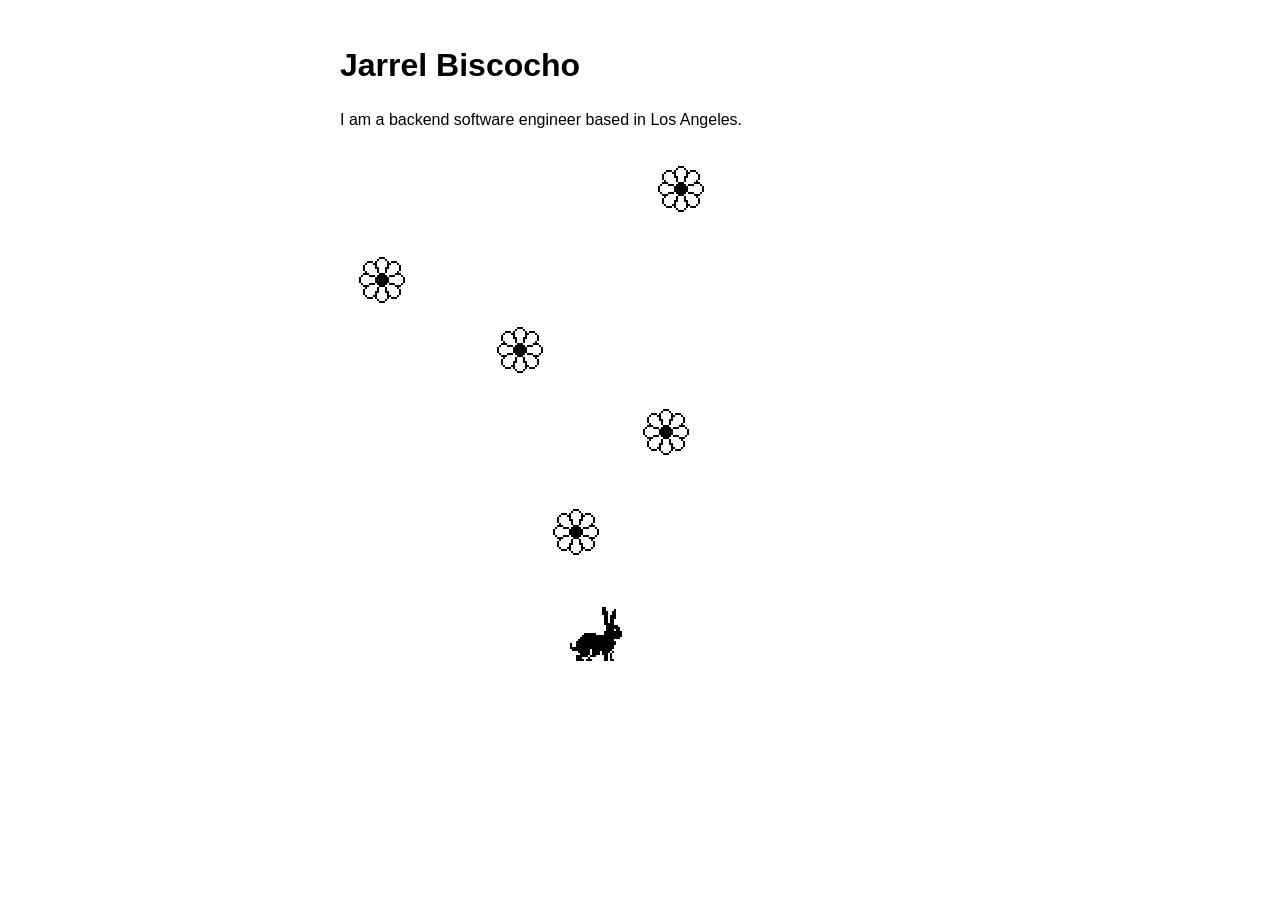
==== index.html @ da15b9b8 "Add platform animation" ====
<!DOCTYPE html>
<html lang="en">
<head>
    <meta charset="UTF-8">
    <meta name="viewport" content="width=device-width, initial-scale=1.0">
    <title>Jarrel Biscocho</title>
    <style>
        body {
            font-family: sans-serif;
            max-width: 600px;
            margin: 40px auto;
            padding: 0 20px;
            line-height: 1.6;
        }
        h1 { margin-bottom: 5px; }
        .links { margin-top: 20px; }
        .links a { margin-right: 15px; }
    </style>
</head>
<body>
    <h1>Jarrel Biscocho</h1>
    <p>I am a backend software engineer based in Los Angeles.</p>
    <canvas width="512" height="512" id="canvas"></canvas>
</body>
<script> 
    var canvas = document.getElementById('canvas');
    var c = canvas.getContext('2d');
    c.imageSmoothingEnabled = false;

    const jumpHeight = -4;
    const gravity = 0.08;
    const upwardForce = -0.2;
    const downwardForce = 0.15;
    const boostDurationFrames = 12;

    const platformSpeed = 0.5;
    const platformAmplitude = 5;
    const platformFrequency = 0.02;

    const NUM_COLS = 4;
    const NUM_ROWS = 2;
    const DISPLAY_SCALE = 2;

    const sprite = new Image();
    let spriteWidth = 0;
    let spriteHeight = 0;
    let spriteFrameWidth = 0;
    let spriteFrameHeight = 0;

    sprite.onload = () => {
        spriteFrameWidth = sprite.naturalWidth / NUM_COLS;
        spriteFrameHeight = sprite.naturalHeight / NUM_ROWS;
        spriteWidth = spriteFrameWidth * DISPLAY_SCALE;
        spriteHeight = spriteFrameHeight * DISPLAY_SCALE;
    };

    sprite.src = './static/bunny.png';

    const JUMP_SEQUENCE = [1, 2, 3, 1];
    const ANIM_FRAME_DURATION = 8;
    const PLATFORM_DEATH_SEQUENCE = [1, 2, 3];
    const PLATFORM_DEATH_FRAME_DURATION = 6;

    // [row, col] pairs: idle frame from row 0, then full row 1
    const WALK_SEQUENCE = [[0,0], [0,1], [0,2], [0,3]];
    const WALK_FRAME_DURATION = 8;

    let animFrame = 0;
    let animTimer = 0;
    let isAnimating = false;
    let landingFrames = 0;
    let walkFrame = 0;
    let walkTimer = 0;

    function startJumpAnimation() {
        animFrame = 0;
        animTimer = 0;
        isAnimating = true;
    }

    function updateAnimation() {
        if (!isAnimating) return;
        animTimer++;
        if (animTimer >= ANIM_FRAME_DURATION) {
            animTimer = 0;
            animFrame++;
            if (animFrame >= JUMP_SEQUENCE.length) {
                isAnimating = false;
            }
        }
    }

    const groundY = canvas.height - spriteHeight / 2;

    let circleX = canvas.width / 2;
    let circleY = canvas.height - spriteHeight / 2;
    let prevCircleX = circleX;
    let facingLeft = false;
    let boostRemainingFrames = 0;
    let velocityY = 0;

    let cameraY = 0;
    let smoothCameraY = 0;
    let time = 0;


    let onGround = true;

    function makePlatform(x, y, phase) {
        return { x, originX: x, y, phase, dying: false, dyingFrame: 0, dyingTimer: 0 };
    }

    function initPlatforms() {
        platforms = [
            makePlatform(200, canvas.height - 200, 0),
            makePlatform(300, canvas.height - 300, Math.PI),
        ];
        highestPlatformY = platforms[1].y;
    }

    let platforms = [];
    let highestPlatformY = 0;

    initPlatforms();

    function addPlatform() {
        const newY = highestPlatformY - (80 + Math.random() * 80);
        const newX = Math.max(Math.min(Math.random() * canvas.width, canvas.width - 2 * spriteWidth), 2 * spriteWidth);
        platforms.push(makePlatform(newX, newY, Math.random() * Math.PI * 2));
    }

    function addPlatforms() {
        if (platforms.length > 0) {
            highestPlatformY = Math.min(...platforms.map(p => p.y));
        }

        const lookahead = canvas.height;

        if ( highestPlatformY > cameraY - lookahead) {
            // 0 to 3
            const numPlatforms = Math.floor(Math.random() * 3);
            for (let i = 0; i < numPlatforms; i++) {
                addPlatform();
            }
        }
    }

    function removePlatforms() {
        platforms = platforms.filter(p => p.y < cameraY + canvas.height);
    }

    function collidesWithPlatform(platform, velocityY) {
        return (
            circleY + spriteHeight / 2 >= platform.y &&
            circleY - spriteHeight / 2 <= platform.y + spriteHeight + Math.abs(velocityY) &&
            circleX + spriteWidth / 2 >= platform.x &&
            circleX - spriteWidth / 2 <= platform.x + spriteWidth
        );
    }

    function animate() {
        if (boostRemainingFrames > 0) {
            velocityY += upwardForce;
            boostRemainingFrames--; 
        } else if (velocityY < 0) {
            velocityY += gravity;
        } else {
            velocityY += downwardForce;
        }

        velocityY += gravity;
        circleY += velocityY;

        const desiredTarget = onGround ? 0 : circleY - canvas.height * 0.5;
        smoothCameraY += (desiredTarget - smoothCameraY) * 0.05;
        cameraY += (smoothCameraY - cameraY) * 0.1;

        const moving = circleX !== prevCircleX;
        if (circleX < prevCircleX) facingLeft = true;
        else if (circleX > prevCircleX) facingLeft = false;
        prevCircleX = circleX;

        if (onGround && moving) {
            walkTimer++;
            if (walkTimer >= WALK_FRAME_DURATION) {
                walkTimer = 0;
                walkFrame = (walkFrame + 1) % WALK_SEQUENCE.length;
            }
        } else if (onGround && !moving) {
            walkFrame = 0;
            walkTimer = 0;
        }

        updateAnimation();
        addPlatforms();
        removePlatforms();

        c.clearRect(0, 0, canvas.width, canvas.height);

        c.fillStyle = "white"; 
        c.fillRect(0, 0, canvas.width, canvas.height);

        c.save();
        c.translate(0, -cameraY);

        time++;

        // Draw platforms
        for (let i = platforms.length - 1; i >= 0; i--) {
            const platform = platforms[i];
            platform.y += platformSpeed;
            platform.x = platform.originX + platformAmplitude * Math.sin(time * platformFrequency + platform.phase);

            if (platform.dying) {
                platform.dyingTimer++;

                if (platform.dyingTimer >= PLATFORM_DEATH_FRAME_DURATION) {
                    platform.dyingTimer = 0;
                    platform.dyingFrame++;

                    if (platform.dyingFrame >= PLATFORM_DEATH_SEQUENCE.length) {
                        platforms.splice(i, 1);
                        continue;
                    }
                }

                const deathCol = PLATFORM_DEATH_SEQUENCE[platform.dyingFrame];
                c.drawImage(sprite, deathCol * spriteFrameWidth, spriteFrameHeight, spriteFrameWidth, spriteFrameHeight, platform.x, platform.y, spriteWidth, spriteHeight);
            } else {
                c.drawImage(sprite, 0, spriteFrameHeight, spriteFrameWidth, spriteFrameHeight, platform.x, platform.y, spriteWidth, spriteHeight);
                if (velocityY > 0 && collidesWithPlatform(platform, velocityY)) {
                    onGround = false;
                    velocityY = jumpHeight;
                    boostRemainingFrames = boostDurationFrames;
                    startJumpAnimation();
                    platform.dying = true;
                }
            }
        }

        if (circleY >= canvas.height - spriteHeight / 2) {
            circleY = canvas.height - spriteHeight / 2;
            velocityY = 0;
            boostRemainingFrames = 0;

            if (!onGround) {
                landingFrames = 6;
            }

            if (!onGround && !platforms.some(p => p.y >= cameraY && p.y <= cameraY + canvas.height)) {
                initPlatforms();
            }

            onGround = true;
        }

        let spriteRow, spriteCol;

        if (isAnimating) {
            spriteRow = 0;
            spriteCol = JUMP_SEQUENCE[animFrame];
        } else if (landingFrames > 0) {
            spriteRow = 0;
            spriteCol = 1;
            landingFrames--;
        } else if (onGround) {
            [spriteRow, spriteCol] = WALK_SEQUENCE[walkFrame];
        } else if (velocityY < 0) {
            spriteRow = 0;
            spriteCol = 2;
        } else {
            spriteRow = 0;
            spriteCol = 3;
        }

        c.save();
        c.translate(circleX, circleY);
        if (facingLeft) c.scale(-1, 1);
        c.drawImage(sprite, spriteCol * spriteFrameWidth, spriteRow * spriteFrameHeight, spriteFrameWidth, spriteFrameHeight, -spriteWidth / 2, -spriteHeight / 2, spriteWidth, spriteHeight);
        c.restore();

        c.restore();

        requestAnimationFrame(animate);
    }

    canvas.addEventListener("mousemove", (event) => {
        const rect = canvas.getBoundingClientRect();
        const mouseX = (event.clientX - rect.left) * (canvas.width / rect.width);
        circleX = Math.max(spriteWidth / 2, Math.min(mouseX, canvas.width - spriteWidth / 2));
    });

    canvas.addEventListener("click", (event) => {
        if (circleY >= canvas.height - spriteHeight / 2) {
            velocityY = jumpHeight;
            boostRemainingFrames = boostDurationFrames;
            onGround = false;
            startJumpAnimation();
        }
    });

    animate();

</script> 
</html>
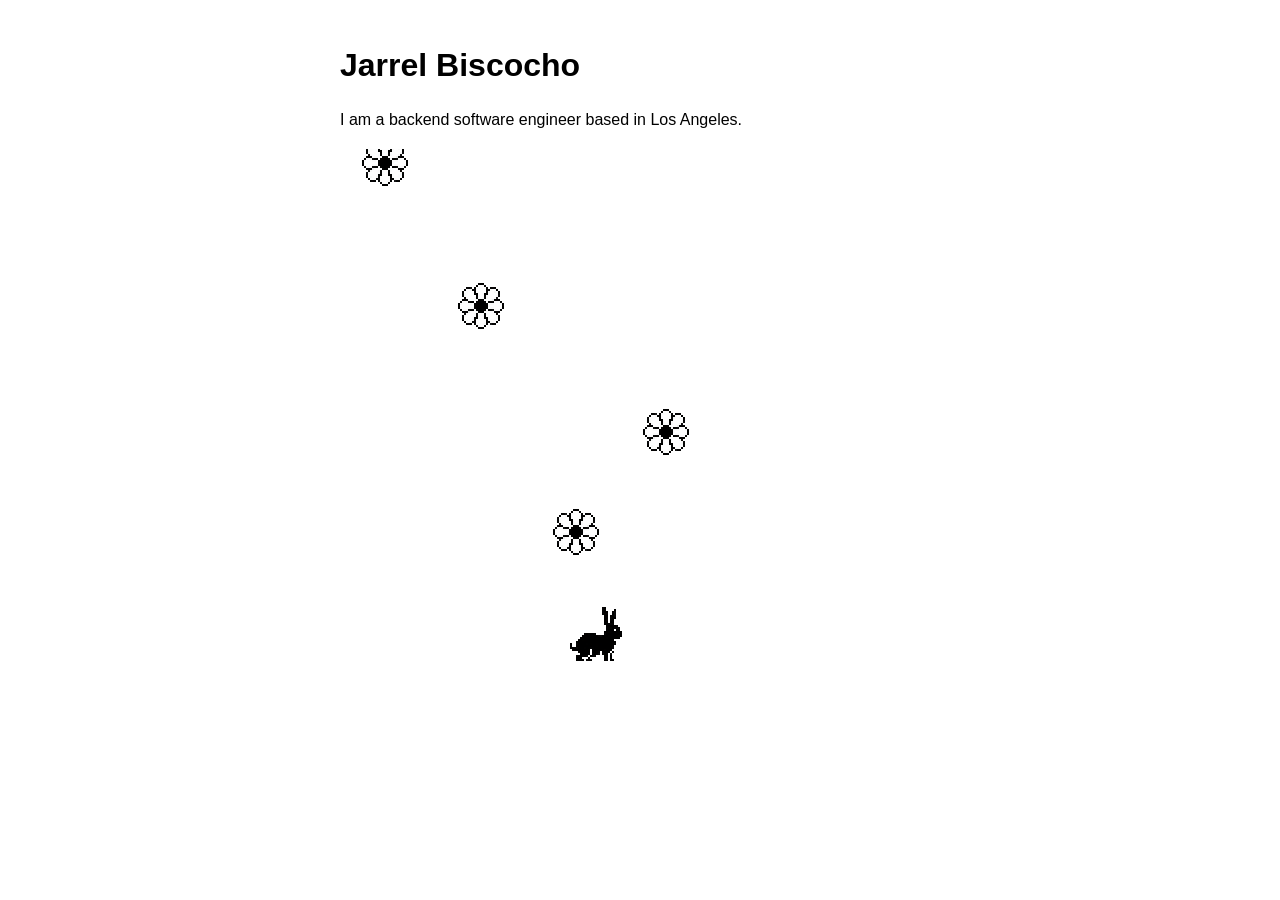
==== commit 4d9f1834: "Track sprite when falling" ====
--- a/index.html
+++ b/index.html
@@ -174,6 +174,10 @@
         const desiredTarget = onGround ? 0 : circleY - canvas.height * 0.5;
         smoothCameraY += (desiredTarget - smoothCameraY) * 0.05;
         cameraY += (smoothCameraY - cameraY) * 0.1;
+        if (!onGround) {
+            cameraY = Math.max(cameraY, circleY - canvas.height * 0.8);
+            cameraY = Math.min(cameraY, circleY - canvas.height * 0.2);
+        }
 
         const moving = circleX !== prevCircleX;
         if (circleX < prevCircleX) facingLeft = true;
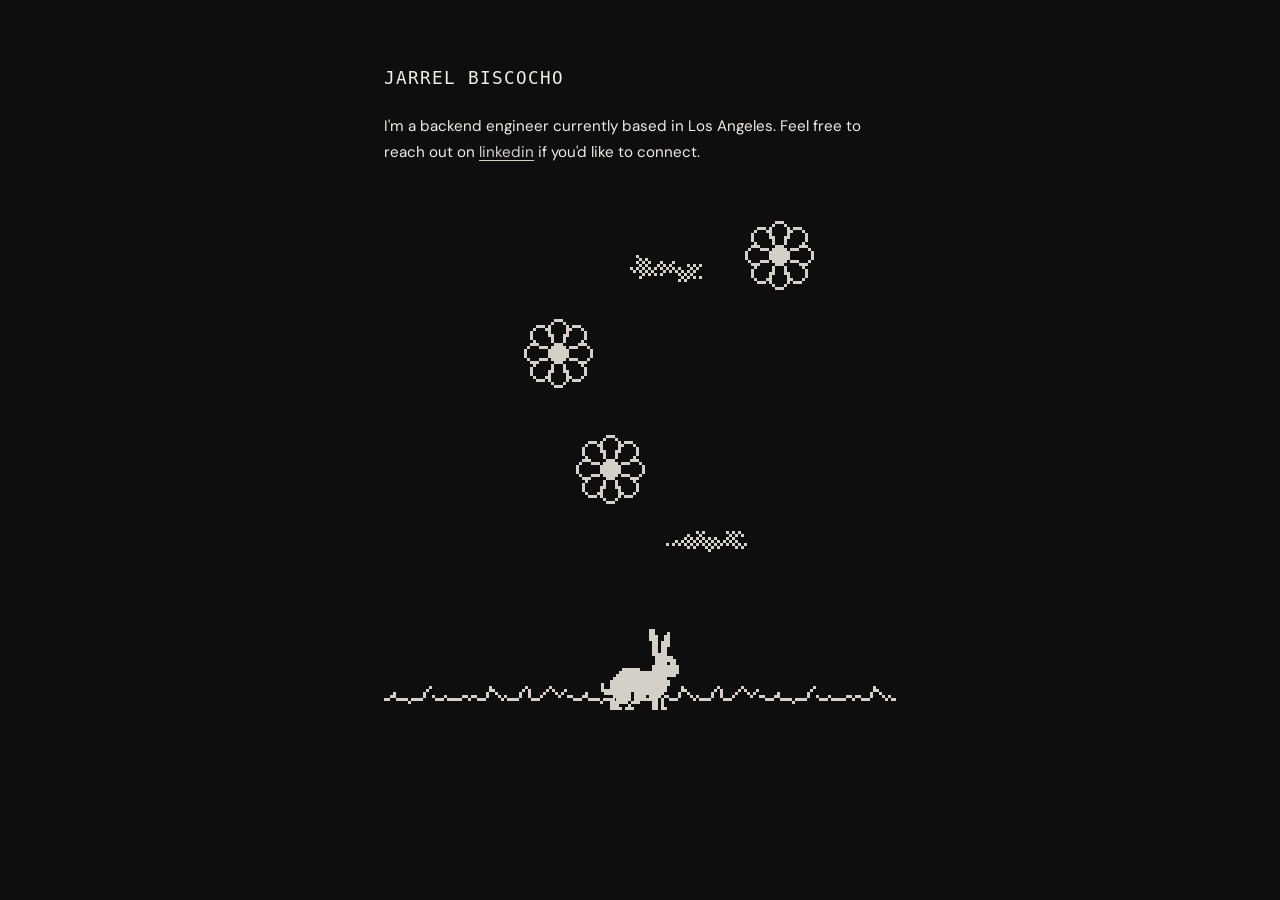
==== commit 5ddc9357: "Finalize" ====
--- a/index.html
+++ b/index.html
@@ -3,28 +3,25 @@
 <head>
     <meta charset="UTF-8">
     <meta name="viewport" content="width=device-width, initial-scale=1.0">
-    <title>Jarrel Biscocho</title>
-    <style>
-        body {
-            font-family: sans-serif;
-            max-width: 600px;
-            margin: 40px auto;
-            padding: 0 20px;
-            line-height: 1.6;
-        }
-        h1 { margin-bottom: 5px; }
-        .links { margin-top: 20px; }
-        .links a { margin-right: 15px; }
-    </style>
+    <meta property="og:type" content="website">
+    <meta property="og:title" content="Jarrel Biscocho">
+    <title>jarrel biscocho</title>
+    <link rel="preconnect" href="https://fonts.googleapis.com">
+    <link rel="preconnect" href="https://fonts.gstatic.com" crossorigin>
+    <link href="https://fonts.googleapis.com/css2?family=DM+Sans:ital,opsz,wght@0,9..40,300;0,9..40,400;1,9..40,300&display=swap" rel="stylesheet">
+    <link rel="preload" href="./static/bunny_dark.png" as="image">
+    <link rel="stylesheet" href="./static/style.css">
 </head>
 <body>
-    <h1>Jarrel Biscocho</h1>
-    <p>I am a backend software engineer based in Los Angeles.</p>
-    <canvas width="512" height="512" id="canvas"></canvas>
+    <h1>jarrel biscocho</h1>
+    <p>I'm a backend engineer currently based in Los Angeles. Feel free to reach out on <a href="https://www.linkedin.com/in/jarrelb/">linkedin</a> if you'd like to connect.</p>
+    <canvas width="512" height="512" id="canvas" role="img" aria-label="Interactive game — move your mouse to guide the character and click to jump.">
+        <noscript>Enable JavaScript to play the interactive game.</noscript>
+    </canvas>
 </body>
-<script> 
-    var canvas = document.getElementById('canvas');
-    var c = canvas.getContext('2d');
+<script defer>
+    const canvas = document.getElementById('canvas');
+    const c = canvas.getContext('2d');
     c.imageSmoothingEnabled = false;
 
     const jumpHeight = -4;
@@ -38,14 +35,18 @@
     const platformFrequency = 0.02;
 
     const NUM_COLS = 4;
-    const NUM_ROWS = 2;
-    const DISPLAY_SCALE = 2;
+    const NUM_ROWS = 4;
+    const DISPLAY_SCALE = 3;
+
+    const JUMP_SEQUENCE = [1, 2, 3, 1];
+    const ANIM_FRAME_DURATION = 8;
+    const PLATFORM_DEATH_SEQUENCE = [1, 2, 3];
+    const PLATFORM_DEATH_FRAME_DURATION = 6;
+    const WALK_SEQUENCE = [[0,0], [0,1], [0,2], [0,3]];
+    const WALK_FRAME_DURATION = 8;
 
     const sprite = new Image();
-    let spriteWidth = 0;
-    let spriteHeight = 0;
-    let spriteFrameWidth = 0;
-    let spriteFrameHeight = 0;
+    let spriteWidth = 0, spriteHeight = 0, spriteFrameWidth = 0, spriteFrameHeight = 0;
 
     sprite.onload = () => {
         spriteFrameWidth = sprite.naturalWidth / NUM_COLS;
@@ -53,24 +54,22 @@
         spriteWidth = spriteFrameWidth * DISPLAY_SCALE;
         spriteHeight = spriteFrameHeight * DISPLAY_SCALE;
     };
-
-    sprite.src = './static/bunny.png';
-
-    const JUMP_SEQUENCE = [1, 2, 3, 1];
-    const ANIM_FRAME_DURATION = 8;
-    const PLATFORM_DEATH_SEQUENCE = [1, 2, 3];
-    const PLATFORM_DEATH_FRAME_DURATION = 6;
-
-    // [row, col] pairs: idle frame from row 0, then full row 1
-    const WALK_SEQUENCE = [[0,0], [0,1], [0,2], [0,3]];
-    const WALK_FRAME_DURATION = 8;
+    sprite.src = './static/bunny_dark.png';
+
+    function drawFrame(col, row, x, y) {
+        c.drawImage(sprite, col * spriteFrameWidth, row * spriteFrameHeight, spriteFrameWidth, spriteFrameHeight, x, y, spriteWidth, spriteHeight);
+    }
 
     let animFrame = 0;
     let animTimer = 0;
     let isAnimating = false;
-    let landingFrames = 0;
+    let landingFrames = 0
     let walkFrame = 0;
     let walkTimer = 0;
+    let dustFrame = -1;
+    let dustTimer = 0;
+    const DUST_FRAME_COUNT = 4;
+    const DUST_FRAME_DURATION = 4;
 
     function startJumpAnimation() {
         animFrame = 0;
@@ -80,17 +79,11 @@
 
     function updateAnimation() {
         if (!isAnimating) return;
-        animTimer++;
-        if (animTimer >= ANIM_FRAME_DURATION) {
+        if (++animTimer >= ANIM_FRAME_DURATION) {
             animTimer = 0;
-            animFrame++;
-            if (animFrame >= JUMP_SEQUENCE.length) {
-                isAnimating = false;
-            }
-        }
-    }
-
-    const groundY = canvas.height - spriteHeight / 2;
+            if (++animFrame >= JUMP_SEQUENCE.length) isAnimating = false;
+        }
+    }
 
     let circleX = canvas.width / 2;
     let circleY = canvas.height - spriteHeight / 2;
@@ -98,58 +91,44 @@
     let facingLeft = false;
     let boostRemainingFrames = 0;
     let velocityY = 0;
-
-    let cameraY = 0;
-    let smoothCameraY = 0;
-    let time = 0;
-
-
+    let cameraY = 0, smoothCameraY = 0, time = 0;
     let onGround = true;
 
     function makePlatform(x, y, phase) {
         return { x, originX: x, y, phase, dying: false, dyingFrame: 0, dyingTimer: 0 };
     }
 
+    let platforms = [], highestPlatformY = 0;
+
     function initPlatforms() {
-        platforms = [
-            makePlatform(200, canvas.height - 200, 0),
-            makePlatform(300, canvas.height - 300, Math.PI),
-        ];
-        highestPlatformY = platforms[1].y;
-    }
-
-    let platforms = [];
-    let highestPlatformY = 0;
-
+        platforms = [makePlatform(canvas.width / 2, canvas.height - 200, 0)];
+        highestPlatformY = platforms[0].y;
+    }
     initPlatforms();
+
+    let clouds = [], highestCloudY = canvas.height;
+
+    function addCloud() {
+        const newY = highestCloudY - (120 + Math.random() * 200);
+        for (let attempt = 0; attempt < 10; attempt++) {
+            const newX = Math.random() * (canvas.width - spriteWidth);
+            const overlaps = clouds.some(cl => Math.abs(cl.x - newX) < spriteWidth && Math.abs(cl.y - newY) < spriteHeight);
+            if (!overlaps) {
+                clouds.push({ x: newX, y: newY, col: 2 + Math.floor(Math.random() * 2) });
+                break;
+            }
+        }
+        highestCloudY = newY;
+    }
 
     function addPlatform() {
         const newY = highestPlatformY - (80 + Math.random() * 80);
         const newX = Math.max(Math.min(Math.random() * canvas.width, canvas.width - 2 * spriteWidth), 2 * spriteWidth);
         platforms.push(makePlatform(newX, newY, Math.random() * Math.PI * 2));
-    }
-
-    function addPlatforms() {
-        if (platforms.length > 0) {
-            highestPlatformY = Math.min(...platforms.map(p => p.y));
-        }
-
-        const lookahead = canvas.height;
-
-        if ( highestPlatformY > cameraY - lookahead) {
-            // 0 to 3
-            const numPlatforms = Math.floor(Math.random() * 3);
-            for (let i = 0; i < numPlatforms; i++) {
-                addPlatform();
-            }
-        }
-    }
-
-    function removePlatforms() {
-        platforms = platforms.filter(p => p.y < cameraY + canvas.height);
-    }
-
-    function collidesWithPlatform(platform, velocityY) {
+        highestPlatformY = newY;
+    }
+
+    function collidesWithPlatform(platform) {
         return (
             circleY + spriteHeight / 2 >= platform.y &&
             circleY - spriteHeight / 2 <= platform.y + spriteHeight + Math.abs(velocityY) &&
@@ -158,16 +137,31 @@
         );
     }
 
+    function getCanvasX(clientX) {
+        const rect = canvas.getBoundingClientRect();
+        return (clientX - rect.left) * (canvas.width / rect.width);
+    }
+
+    function clampCircleX(x) {
+        circleX = Math.max(spriteWidth / 2, Math.min(x, canvas.width - spriteWidth / 2));
+    }
+
+    function tryJump() {
+        if (circleY >= canvas.height - spriteHeight / 2) {
+            velocityY = jumpHeight;
+            boostRemainingFrames = boostDurationFrames;
+            onGround = false;
+            startJumpAnimation();
+        }
+    }
+
     function animate() {
         if (boostRemainingFrames > 0) {
             velocityY += upwardForce;
-            boostRemainingFrames--; 
-        } else if (velocityY < 0) {
-            velocityY += gravity;
+            boostRemainingFrames--;
         } else {
-            velocityY += downwardForce;
-        }
-
+            velocityY += velocityY < 0 ? gravity : downwardForce;
+        }
         velocityY += gravity;
         circleY += velocityY;
 
@@ -185,54 +179,55 @@
         prevCircleX = circleX;
 
         if (onGround && moving) {
-            walkTimer++;
-            if (walkTimer >= WALK_FRAME_DURATION) {
+            if (++walkTimer >= WALK_FRAME_DURATION) {
                 walkTimer = 0;
                 walkFrame = (walkFrame + 1) % WALK_SEQUENCE.length;
             }
-        } else if (onGround && !moving) {
+        } else if (onGround) {
             walkFrame = 0;
             walkTimer = 0;
         }
 
         updateAnimation();
-        addPlatforms();
-        removePlatforms();
-
-        c.clearRect(0, 0, canvas.width, canvas.height);
-
-        c.fillStyle = "white"; 
+
+        if (platforms.length > 0) highestPlatformY = Math.min(...platforms.map(p => p.y));
+        while (highestPlatformY > cameraY - canvas.height) addPlatform();
+        platforms = platforms.filter(p => p.y < cameraY + canvas.height);
+
+        while (highestCloudY > cameraY - canvas.height * 2) addCloud();
+        clouds = clouds.filter(cl => cl.y < cameraY + canvas.height * 32);
+
+        c.fillStyle = "#0e0e0e";
         c.fillRect(0, 0, canvas.width, canvas.height);
 
         c.save();
         c.translate(0, -cameraY);
-
         time++;
 
-        // Draw platforms
+        for (const cloud of clouds) drawFrame(cloud.col, 2, cloud.x, cloud.y);
+
+        if (spriteWidth > 0) {
+            const numGrassTiles = Math.ceil(canvas.width / spriteWidth);
+            for (let i = 0; i < numGrassTiles; i++) drawFrame(i % 2, 2, i * spriteWidth, canvas.height - spriteHeight);
+        }
+
         for (let i = platforms.length - 1; i >= 0; i--) {
             const platform = platforms[i];
             platform.y += platformSpeed;
             platform.x = platform.originX + platformAmplitude * Math.sin(time * platformFrequency + platform.phase);
 
             if (platform.dying) {
-                platform.dyingTimer++;
-
-                if (platform.dyingTimer >= PLATFORM_DEATH_FRAME_DURATION) {
+                if (++platform.dyingTimer >= PLATFORM_DEATH_FRAME_DURATION) {
                     platform.dyingTimer = 0;
-                    platform.dyingFrame++;
-
-                    if (platform.dyingFrame >= PLATFORM_DEATH_SEQUENCE.length) {
+                    if (++platform.dyingFrame >= PLATFORM_DEATH_SEQUENCE.length) {
                         platforms.splice(i, 1);
                         continue;
                     }
                 }
-
-                const deathCol = PLATFORM_DEATH_SEQUENCE[platform.dyingFrame];
-                c.drawImage(sprite, deathCol * spriteFrameWidth, spriteFrameHeight, spriteFrameWidth, spriteFrameHeight, platform.x, platform.y, spriteWidth, spriteHeight);
+                drawFrame(PLATFORM_DEATH_SEQUENCE[platform.dyingFrame], 1, platform.x, platform.y);
             } else {
-                c.drawImage(sprite, 0, spriteFrameHeight, spriteFrameWidth, spriteFrameHeight, platform.x, platform.y, spriteWidth, spriteHeight);
-                if (velocityY > 0 && collidesWithPlatform(platform, velocityY)) {
+                drawFrame(0, 1, platform.x, platform.y);
+                if (velocityY > 0 && collidesWithPlatform(platform)) {
                     onGround = false;
                     velocityY = jumpHeight;
                     boostRemainingFrames = boostDurationFrames;
@@ -246,65 +241,52 @@
             circleY = canvas.height - spriteHeight / 2;
             velocityY = 0;
             boostRemainingFrames = 0;
-
             if (!onGround) {
                 landingFrames = 6;
-            }
-
-            if (!onGround && !platforms.some(p => p.y >= cameraY && p.y <= cameraY + canvas.height)) {
-                initPlatforms();
-            }
-
+                dustFrame = 0;
+                dustTimer = 0;
+                if (!platforms.some(p => p.y >= cameraY && p.y <= cameraY + canvas.height)) initPlatforms();
+            }
             onGround = true;
         }
 
-        let spriteRow, spriteCol;
-
+        let spriteRow = 0, spriteCol;
         if (isAnimating) {
-            spriteRow = 0;
             spriteCol = JUMP_SEQUENCE[animFrame];
         } else if (landingFrames > 0) {
-            spriteRow = 0;
             spriteCol = 1;
             landingFrames--;
         } else if (onGround) {
             [spriteRow, spriteCol] = WALK_SEQUENCE[walkFrame];
-        } else if (velocityY < 0) {
-            spriteRow = 0;
-            spriteCol = 2;
         } else {
-            spriteRow = 0;
-            spriteCol = 3;
+            spriteCol = velocityY < 0 ? 2 : 3;
         }
 
         c.save();
         c.translate(circleX, circleY);
         if (facingLeft) c.scale(-1, 1);
-        c.drawImage(sprite, spriteCol * spriteFrameWidth, spriteRow * spriteFrameHeight, spriteFrameWidth, spriteFrameHeight, -spriteWidth / 2, -spriteHeight / 2, spriteWidth, spriteHeight);
+        drawFrame(spriteCol, spriteRow, -spriteWidth / 2, -spriteHeight / 2);
         c.restore();
 
+        if (dustFrame >= 0) {
+            drawFrame(dustFrame, 3, circleX - spriteWidth / 2, canvas.height - spriteHeight);
+            if (++dustTimer >= DUST_FRAME_DURATION) {
+                dustTimer = 0;
+                if (++dustFrame >= DUST_FRAME_COUNT) {
+                    dustFrame = -1;
+                }
+            }
+        }
+
         c.restore();
-
         requestAnimationFrame(animate);
     }
 
-    canvas.addEventListener("mousemove", (event) => {
-        const rect = canvas.getBoundingClientRect();
-        const mouseX = (event.clientX - rect.left) * (canvas.width / rect.width);
-        circleX = Math.max(spriteWidth / 2, Math.min(mouseX, canvas.width - spriteWidth / 2));
-    });
-
-    canvas.addEventListener("click", (event) => {
-        if (circleY >= canvas.height - spriteHeight / 2) {
-            velocityY = jumpHeight;
-            boostRemainingFrames = boostDurationFrames;
-            onGround = false;
-            startJumpAnimation();
-        }
-    });
+    canvas.addEventListener('mousemove', e => clampCircleX(getCanvasX(e.clientX)));
+    canvas.addEventListener('click', tryJump);
+    canvas.addEventListener('touchmove', e => { e.preventDefault(); clampCircleX(getCanvasX(e.touches[0].clientX)); }, { passive: false });
+    canvas.addEventListener('touchstart', tryJump);
 
     animate();
-
-</script> 
+</script>
 </html>
-
--- a/static/style.css
+++ b/static/style.css
@@ -0,0 +1,57 @@
+*, *::before, *::after {
+    box-sizing: border-box;
+    margin: 0;
+    padding: 0;
+}
+
+body {
+    background: #0e0e0e;
+    color: #d4d0c8;
+    font-family: 'DM Sans', system-ui, sans-serif;
+    font-size: 0.95rem;
+    line-height: 1.7;
+    max-width: 560px;
+    margin: 0 auto;
+    padding: 40px 16px 60px;
+}
+
+@media (min-width: 480px) {
+    body { padding: 64px 24px 80px; }
+}
+
+@media (max-width: 480px) {
+    body { font-size: 0.9rem; }
+    h1 { font-size: 1rem; }
+}
+
+h1 {
+    font-family: ui-monospace, 'Cascadia Code', 'Source Code Pro', monospace;
+    font-size: 1.1rem;
+    font-weight: 400;
+    letter-spacing: 0.08em;
+    text-transform: uppercase;
+    color: #f0ece3;
+    margin-bottom: 20px;
+}
+
+p {
+    color: #f0ece3;
+    margin-bottom: 32px;
+}
+
+a {
+    color: #d4d0c8;
+    text-underline-offset: 3px;
+    transition: color 0.15s ease;
+}
+
+a:hover { color: #f0ece3; }
+
+canvas {
+    display: block;
+    width: 100%;
+    max-width: 512px;
+    height: auto;
+    aspect-ratio: 1;
+    image-rendering: pixelated;
+}
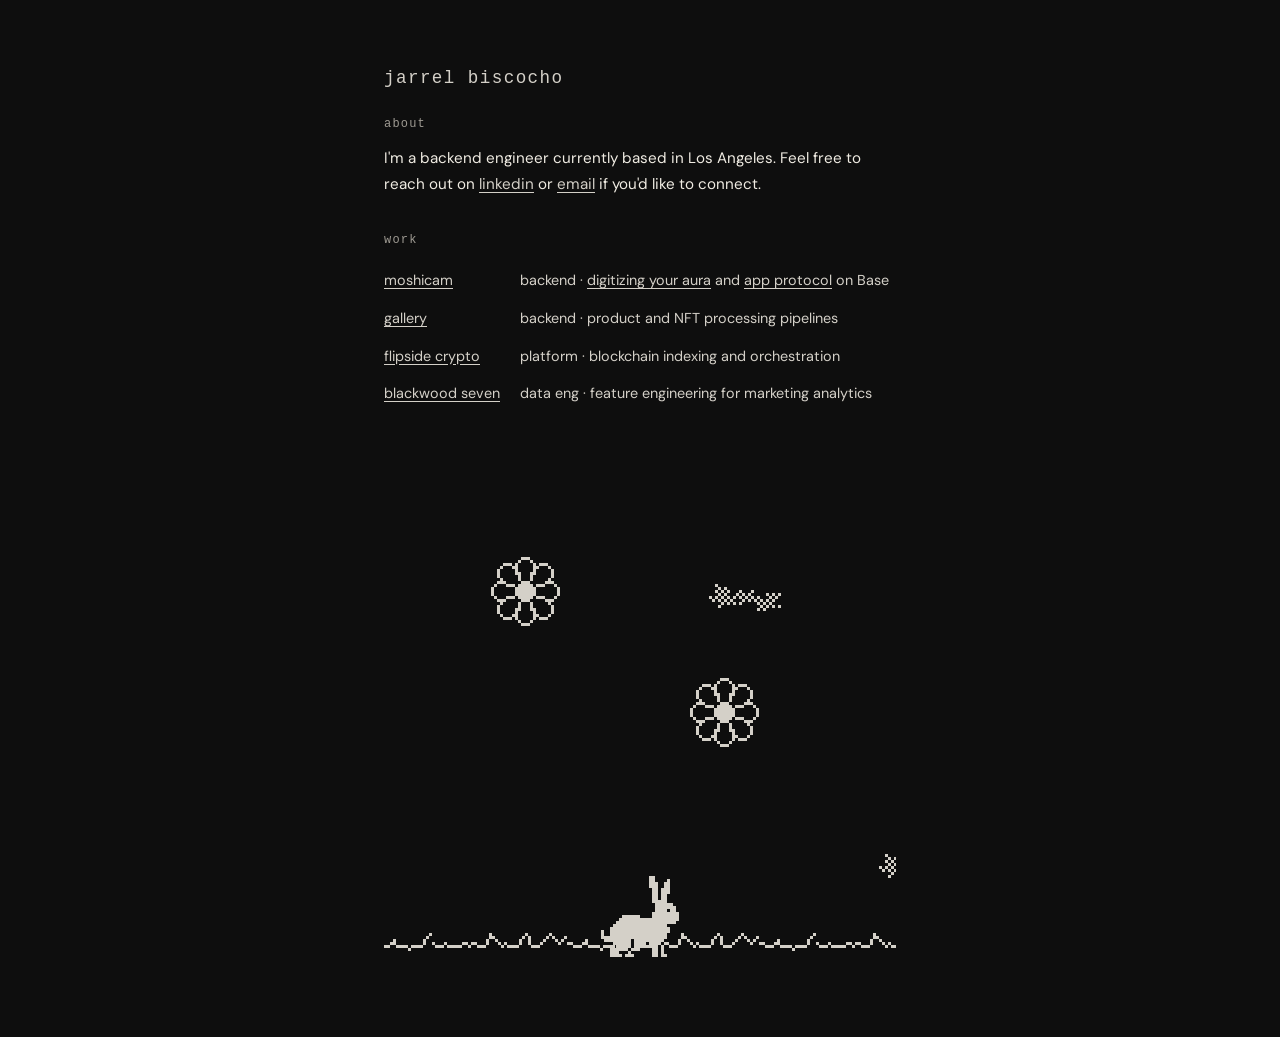
==== commit a40b25f9: "Add experience" ====
--- a/index.html
+++ b/index.html
@@ -14,7 +14,28 @@
 </head>
 <body>
     <h1>jarrel biscocho</h1>
-    <p>I'm a backend engineer currently based in Los Angeles. Feel free to reach out on <a href="https://www.linkedin.com/in/jarrelb/">linkedin</a> if you'd like to connect.</p>
+    <h2>about</h2>
+    <p>I'm a backend engineer currently based in Los Angeles. Feel free to reach out on <a href="https://www.linkedin.com/in/jarrelb/">linkedin</a> or <a href="mailto:jb&#64;jarrel&#46;xyz?subject=Let%27s%20connect">email</a> if you'd like to connect.</p>
+
+    <h2>work</h2>
+    <div class="rows">
+        <div class="row">
+            <span class="row-label"><a href="https://moshi.cam/">moshicam</a></span>
+            <span class="row-value">backend · <a href="https://paragraph.com/@moshicam/digitizing-your-aura">digitizing your aura</a> and <a href="https://basescan.org/address/0x75Bd14eB13bEF81db5AB07ff53a2dB3B7e6A42A7#code">app protocol</a> on Base</a></span>
+        </div>
+        <div class="row">
+            <span class="row-label"><a href="https://gallery.so/dcinvestor">gallery</a></span>
+            <span class="row-value">backend · product and NFT processing pipelines</span>
+        </div>
+        <div class="row">
+            <span class="row-label"><a href="https://flipsidecrypto.xyz">flipside crypto</a></span>
+            <span class="row-value">platform · blockchain indexing and orchestration</span>
+        </div>
+        <div class="row">
+            <span class="row-label"><a href="https://blackwoodseven.com/">blackwood seven</a></span>
+            <span class="row-value">data eng · feature engineering for marketing analytics</span>
+        </div>
+    </div>
     <canvas width="512" height="512" id="canvas" role="img" aria-label="Interactive game — move your mouse to guide the character and click to jump.">
         <noscript>Enable JavaScript to play the interactive game.</noscript>
     </canvas>
--- a/static/style.css
+++ b/static/style.css
@@ -29,9 +29,19 @@
     font-size: 1.1rem;
     font-weight: 400;
     letter-spacing: 0.08em;
-    text-transform: uppercase;
-    color: #f0ece3;
+    text-transform: lowercase;
+    color: #d4d0c8;
     margin-bottom: 20px;
+}
+
+h2 {
+    font-family: ui-monospace, 'Cascadia Code', 'Source Code Pro', monospace;
+    font-size: 0.75rem;
+    font-weight: 400;
+    letter-spacing: 0.1em;
+    text-transform: lowercase;
+    color: #9e9a92;
+    margin-bottom: 12px;
 }
 
 p {
@@ -47,6 +57,31 @@
 
 a:hover { color: #f0ece3; }
 
+.rows {
+    display: flex;
+    flex-direction: column;
+    margin-bottom: 32px;
+}
+
+.row {
+    display: flex;
+    gap: 16px;
+    padding: 8px 0;
+
+    font-size: 0.9rem;
+    line-height: 1.5;
+}
+
+.row-label {
+    color: #9e9a92;
+    min-width: 120px;
+    flex-shrink: 0;
+}
+
+.row-value {
+    color: #d4d0c8;
+}
+
 canvas {
     display: block;
     width: 100%;
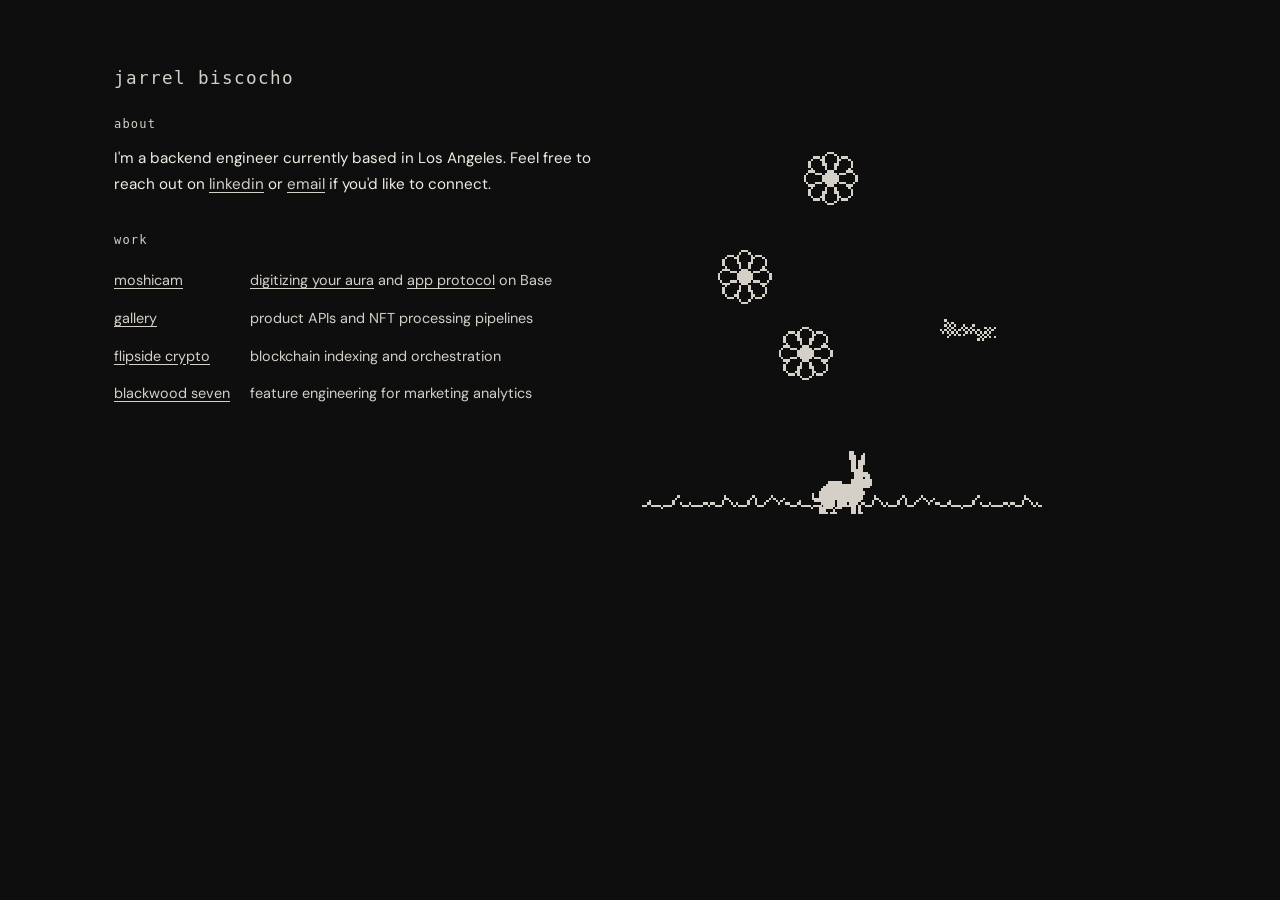
==== commit 1d9b0cd9: "Dynamic canvas" ====
--- a/index.html
+++ b/index.html
@@ -13,32 +13,40 @@
     <link rel="stylesheet" href="./static/style.css">
 </head>
 <body>
-    <h1>jarrel biscocho</h1>
-    <h2>about</h2>
-    <p>I'm a backend engineer currently based in Los Angeles. Feel free to reach out on <a href="https://www.linkedin.com/in/jarrelb/">linkedin</a> or <a href="mailto:jb&#64;jarrel&#46;xyz?subject=Let%27s%20connect">email</a> if you'd like to connect.</p>
-
-    <h2>work</h2>
-    <div class="rows">
-        <div class="row">
-            <span class="row-label"><a href="https://moshi.cam/">moshicam</a></span>
-            <span class="row-value">backend · <a href="https://paragraph.com/@moshicam/digitizing-your-aura">digitizing your aura</a> and <a href="https://basescan.org/address/0x75Bd14eB13bEF81db5AB07ff53a2dB3B7e6A42A7#code">app protocol</a> on Base</a></span>
+    <div class="page">
+        <h1>jarrel biscocho</h1>
+        <div class="layout">
+        <div class="content">
+            <h2>about</h2>
+            <p>I'm a backend engineer currently based in Los Angeles. Feel free to reach out on <a href="https://www.linkedin.com/in/jarrelb/">linkedin</a> or <a href="mailto:jb&#64;jarrel&#46;xyz?subject=Let%27s%20connect">email</a> if you'd like to connect.</p>
+
+            <h2>work</h2>
+            <div class="rows">
+                <div class="row">
+                    <span class="row-label"><a href="https://moshi.cam/">moshicam</a></span>
+                    <span class="row-value"><a href="https://paragraph.com/@moshicam/digitizing-your-aura">digitizing your aura</a> and <a href="https://basescan.org/address/0x75Bd14eB13bEF81db5AB07ff53a2dB3B7e6A42A7#code">app protocol</a> on Base</span>
+                </div>
+                <div class="row">
+                    <span class="row-label"><a href="https://gallery.so/dcinvestor">gallery</a></span>
+                    <span class="row-value">product APIs and NFT processing pipelines</span>
+                </div>
+                <div class="row">
+                    <span class="row-label"><a href="https://flipsidecrypto.xyz">flipside crypto</a></span>
+                    <span class="row-value">blockchain indexing and orchestration</span>
+                </div>
+                <div class="row">
+                    <span class="row-label"><a href="https://blackwoodseven.com/">blackwood seven</a></span>
+                    <span class="row-value">feature engineering for marketing analytics</span>
+                </div>
+            </div>
         </div>
-        <div class="row">
-            <span class="row-label"><a href="https://gallery.so/dcinvestor">gallery</a></span>
-            <span class="row-value">backend · product and NFT processing pipelines</span>
+        <div class="canvas-wrap">
+            <canvas width="512" height="512" id="canvas" role="img" aria-label="Interactive game — move your mouse to guide the character and click to jump.">
+                <noscript>Enable JavaScript to play the interactive game.</noscript>
+            </canvas>
         </div>
-        <div class="row">
-            <span class="row-label"><a href="https://flipsidecrypto.xyz">flipside crypto</a></span>
-            <span class="row-value">platform · blockchain indexing and orchestration</span>
-        </div>
-        <div class="row">
-            <span class="row-label"><a href="https://blackwoodseven.com/">blackwood seven</a></span>
-            <span class="row-value">data eng · feature engineering for marketing analytics</span>
         </div>
     </div>
-    <canvas width="512" height="512" id="canvas" role="img" aria-label="Interactive game — move your mouse to guide the character and click to jump.">
-        <noscript>Enable JavaScript to play the interactive game.</noscript>
-    </canvas>
 </body>
 <script defer>
     const canvas = document.getElementById('canvas');
--- a/static/style.css
+++ b/static/style.css
@@ -10,16 +10,37 @@
     font-family: 'DM Sans', system-ui, sans-serif;
     font-size: 0.95rem;
     line-height: 1.7;
-    max-width: 560px;
-    margin: 0 auto;
-    padding: 40px 16px 60px;
 }
 
-@media (min-width: 480px) {
-    body { padding: 64px 24px 80px; }
+.page {
+    max-width: 1100px;
+    margin: 0 auto;
+    padding: 64px 24px 80px;
 }
 
-@media (max-width: 480px) {
+.layout {
+    display: flex;
+    flex-direction: row;
+    align-items: flex-start;
+    gap: 48px;
+}
+
+.content {
+    flex: 1;
+    min-width: 0;
+    max-width: 480px;
+}
+
+.canvas-wrap {
+    flex-shrink: 0;
+    width: 400px;
+}
+
+@media (max-width: 860px) {
+    .page { padding: 40px 16px 60px; }
+    .layout { flex-direction: column; }
+    .content { max-width: none; }
+    .canvas-wrap { width: 100%; }
     body { font-size: 0.9rem; }
     h1 { font-size: 1rem; }
 }
@@ -40,7 +61,7 @@
     font-weight: 400;
     letter-spacing: 0.1em;
     text-transform: lowercase;
-    color: #9e9a92;
+    color: #d4d0c8;
     margin-bottom: 12px;
 }
 
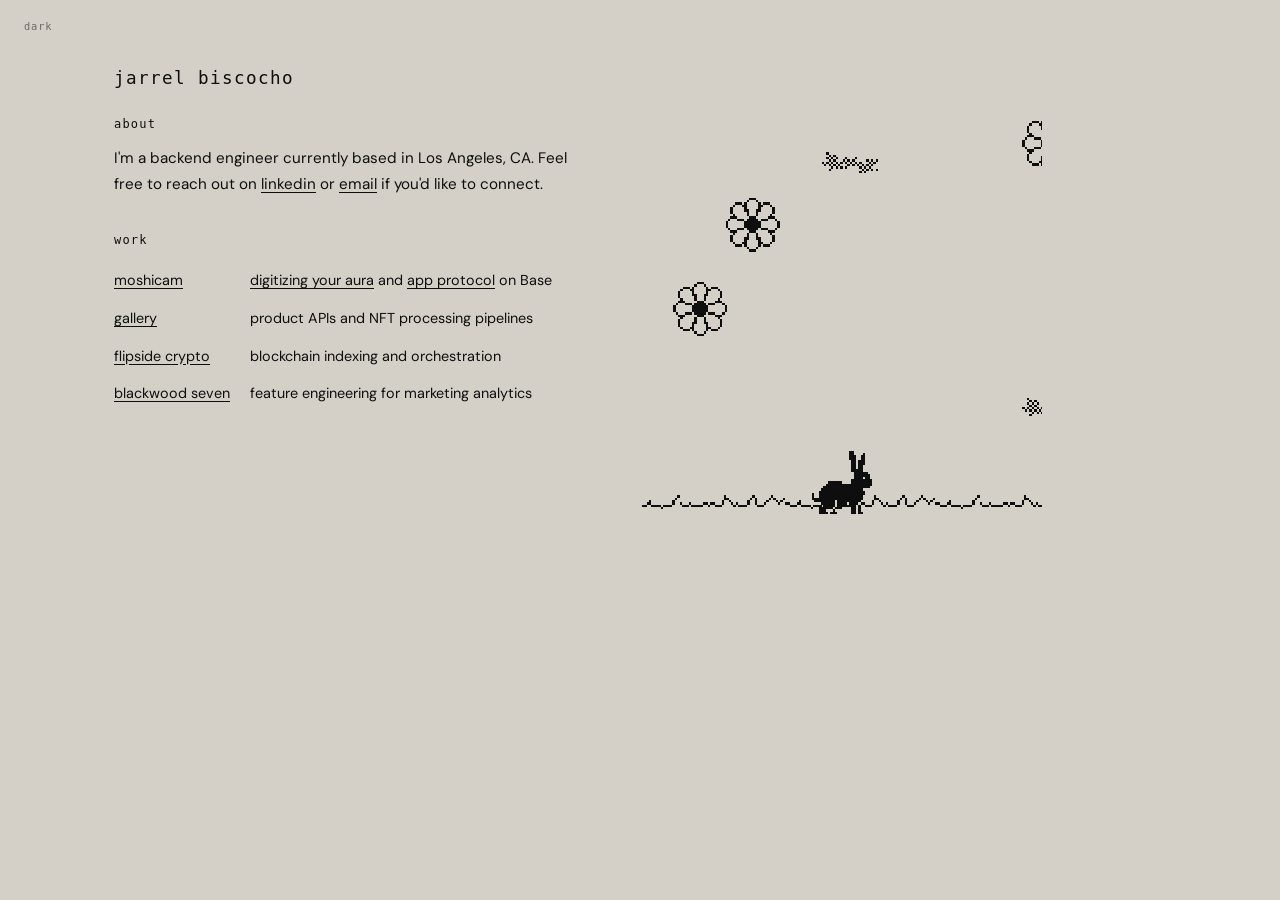
==== commit d38726a4: "Add darkmode" ====
--- a/index.html
+++ b/index.html
@@ -13,12 +13,13 @@
     <link rel="stylesheet" href="./static/style.css">
 </head>
 <body>
+    <button class="theme-toggle" id="themeToggle">dark</button>
     <div class="page">
         <h1>jarrel biscocho</h1>
         <div class="layout">
         <div class="content">
             <h2>about</h2>
-            <p>I'm a backend engineer currently based in Los Angeles. Feel free to reach out on <a href="https://www.linkedin.com/in/jarrelb/">linkedin</a> or <a href="mailto:jb&#64;jarrel&#46;xyz?subject=Let%27s%20connect">email</a> if you'd like to connect.</p>
+            <p>I'm a backend engineer currently based in Los Angeles, CA. Feel free to reach out on <a href="https://www.linkedin.com/in/jarrelb/">linkedin</a> or <a href="mailto:jb&#64;jarrel&#46;xyz?subject=Let%27s%20connect">email</a> if you'd like to connect.</p>
 
             <h2>work</h2>
             <div class="rows">
@@ -74,16 +75,33 @@
     const WALK_SEQUENCE = [[0,0], [0,1], [0,2], [0,3]];
     const WALK_FRAME_DURATION = 8;
 
-    const sprite = new Image();
     let spriteWidth = 0, spriteHeight = 0, spriteFrameWidth = 0, spriteFrameHeight = 0;
 
-    sprite.onload = () => {
-        spriteFrameWidth = sprite.naturalWidth / NUM_COLS;
-        spriteFrameHeight = sprite.naturalHeight / NUM_ROWS;
+    const spriteDark = new Image();
+    const spriteLight = new Image();
+    let sprite = spriteDark;
+
+    spriteDark.onload = () => {
+        spriteFrameWidth = spriteDark.naturalWidth / NUM_COLS;
+        spriteFrameHeight = spriteDark.naturalHeight / NUM_ROWS;
         spriteWidth = spriteFrameWidth * DISPLAY_SCALE;
         spriteHeight = spriteFrameHeight * DISPLAY_SCALE;
     };
-    sprite.src = './static/bunny_dark.png';
+    spriteDark.src = './static/bunny_dark.png';
+    spriteLight.src = './static/bunny_light.png';
+
+    let isDark = false;
+    let canvasBg = '#d4d0c8';
+    sprite = spriteLight;
+    document.documentElement.dataset.theme = 'light';
+
+    document.getElementById('themeToggle').addEventListener('click', () => {
+        isDark = !isDark;
+        document.documentElement.dataset.theme = isDark ? 'dark' : 'light';
+        document.getElementById('themeToggle').textContent = isDark ? 'light' : 'dark';
+        sprite = isDark ? spriteDark : spriteLight;
+        canvasBg = isDark ? '#0e0e0e' : '#d4d0c8';
+    });
 
     function drawFrame(col, row, x, y) {
         c.drawImage(sprite, col * spriteFrameWidth, row * spriteFrameHeight, spriteFrameWidth, spriteFrameHeight, x, y, spriteWidth, spriteHeight);
@@ -226,7 +244,7 @@
         while (highestCloudY > cameraY - canvas.height * 2) addCloud();
         clouds = clouds.filter(cl => cl.y < cameraY + canvas.height * 32);
 
-        c.fillStyle = "#0e0e0e";
+        c.fillStyle = canvasBg;
         c.fillRect(0, 0, canvas.width, canvas.height);
 
         c.save();
--- a/static/style.css
+++ b/static/style.css
@@ -4,12 +4,25 @@
     padding: 0;
 }
 
+:root {
+    --bg: #0e0e0e;
+    --fg: #d4d0c8;
+    --fg-muted: #9e9a92;
+}
+
+[data-theme="light"] {
+    --bg: #d4d0c8;
+    --fg: #0e0e0e;
+    --fg-muted: #6b6a67;
+}
+
 body {
-    background: #0e0e0e;
-    color: #d4d0c8;
+    background: var(--bg);
+    color: var(--fg);
     font-family: 'DM Sans', system-ui, sans-serif;
     font-size: 0.95rem;
     line-height: 1.7;
+    transition: background 0.2s ease, color 0.2s ease;
 }
 
 .page {
@@ -51,7 +64,7 @@
     font-weight: 400;
     letter-spacing: 0.08em;
     text-transform: lowercase;
-    color: #d4d0c8;
+    color: var(--fg);
     margin-bottom: 20px;
 }
 
@@ -61,22 +74,22 @@
     font-weight: 400;
     letter-spacing: 0.1em;
     text-transform: lowercase;
-    color: #d4d0c8;
+    color: var(--fg);
     margin-bottom: 12px;
 }
 
 p {
-    color: #f0ece3;
+    color: var(--fg);
     margin-bottom: 32px;
 }
 
 a {
-    color: #d4d0c8;
+    color: var(--fg);
     text-underline-offset: 3px;
     transition: color 0.15s ease;
 }
 
-a:hover { color: #f0ece3; }
+a:hover { opacity: 0.7; }
 
 .rows {
     display: flex;
@@ -88,19 +101,18 @@
     display: flex;
     gap: 16px;
     padding: 8px 0;
-
     font-size: 0.9rem;
     line-height: 1.5;
 }
 
 .row-label {
-    color: #9e9a92;
+    color: var(--fg-muted);
     min-width: 120px;
     flex-shrink: 0;
 }
 
 .row-value {
-    color: #d4d0c8;
+    color: var(--fg);
 }
 
 canvas {
@@ -111,3 +123,20 @@
     aspect-ratio: 1;
     image-rendering: pixelated;
 }
+
+.theme-toggle {
+    position: fixed;
+    top: 16px;
+    left: 16px;
+    background: none;
+    border: none;
+    color: var(--fg-muted);
+    font-family: ui-monospace, 'Cascadia Code', 'Source Code Pro', monospace;
+    font-size: 0.65rem;
+    letter-spacing: 0.08em;
+    padding: 4px 8px;
+    cursor: pointer;
+    transition: color 0.15s ease;
+}
+
+.theme-toggle:hover { color: var(--fg); }
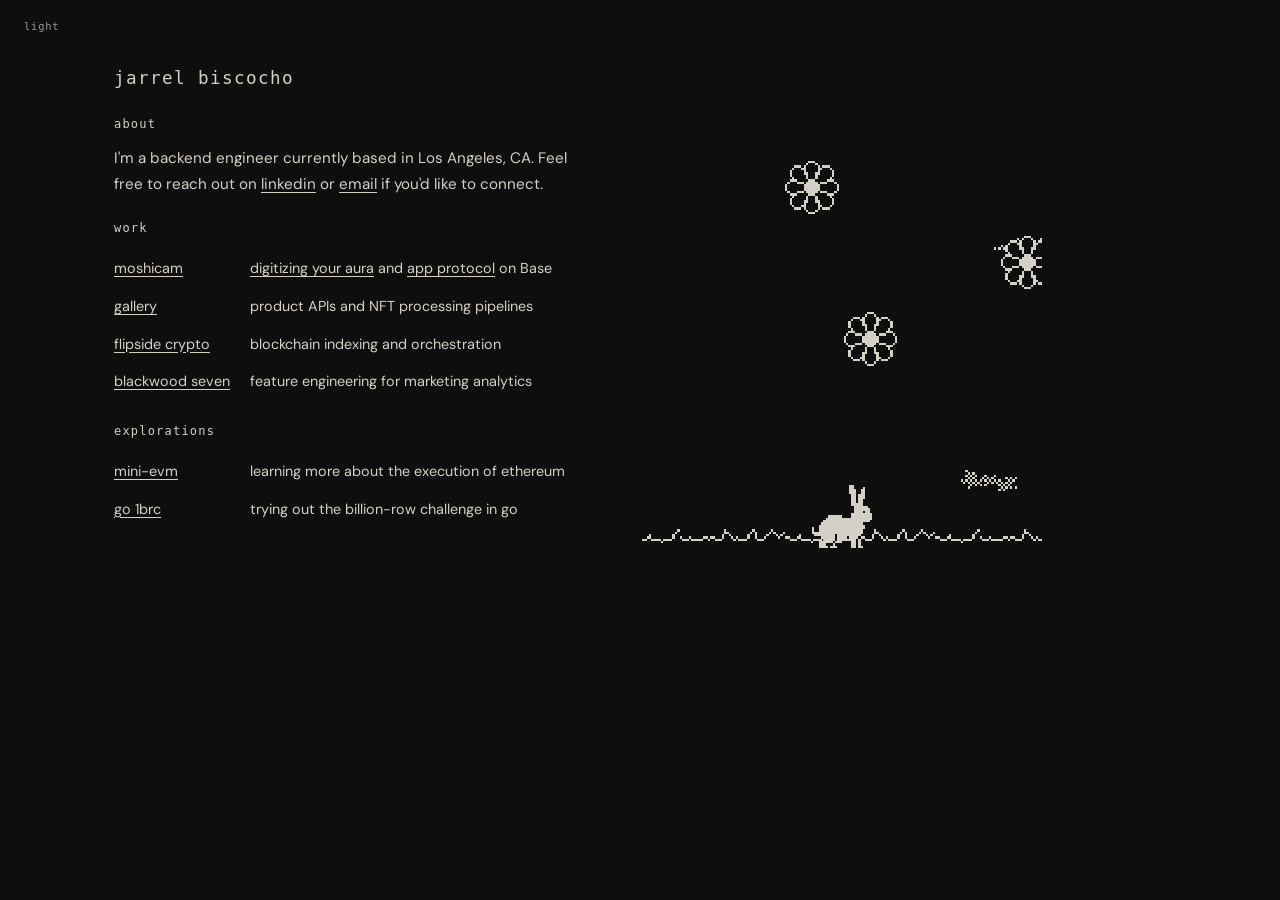
==== commit 2eae6859: "Some polish" ====
--- a/index.html
+++ b/index.html
@@ -13,7 +13,7 @@
     <link rel="stylesheet" href="./static/style.css">
 </head>
 <body>
-    <button class="theme-toggle" id="themeToggle">dark</button>
+    <button class="theme-toggle" id="themeToggle">light</button>
     <div class="page">
         <h1>jarrel biscocho</h1>
         <div class="layout">
@@ -38,6 +38,18 @@
                 <div class="row">
                     <span class="row-label"><a href="https://blackwoodseven.com/">blackwood seven</a></span>
                     <span class="row-value">feature engineering for marketing analytics</span>
+                </div>
+            </div>
+
+            <h2>explorations</h2>
+            <div class="rows">
+                <div class="row">
+                    <span class="row-label"><a href="https://github.com/jarrel-b/evm-from-scratch">mini-evm</a></span>
+                    <span class="row-value">learning more about the execution of ethereum</span>
+                </div>
+                <div class="row">
+                    <span class="row-label"><a href="https://github.com/jarrel-b/go-1brc">go 1brc</a></span>
+                    <span class="row-value">trying out the billion-row challenge in go</span>
                 </div>
             </div>
         </div>
@@ -90,10 +102,10 @@
     spriteDark.src = './static/bunny_dark.png';
     spriteLight.src = './static/bunny_light.png';
 
-    let isDark = false;
-    let canvasBg = '#d4d0c8';
-    sprite = spriteLight;
-    document.documentElement.dataset.theme = 'light';
+    let isDark = true;
+    let canvasBg = '#0e0e0e';
+    sprite = spriteDark;
+    document.documentElement.dataset.theme = 'dark';
 
     document.getElementById('themeToggle').addEventListener('click', () => {
         isDark = !isDark;
--- a/static/style.css
+++ b/static/style.css
@@ -34,7 +34,7 @@
 .layout {
     display: flex;
     flex-direction: row;
-    align-items: flex-start;
+    align-items: flex-end;
     gap: 48px;
 }
 
@@ -80,7 +80,7 @@
 
 p {
     color: var(--fg);
-    margin-bottom: 32px;
+    margin-bottom: 20px;
 }
 
 a {
@@ -94,7 +94,7 @@
 .rows {
     display: flex;
     flex-direction: column;
-    margin-bottom: 32px;
+    margin-bottom: 20px;
 }
 
 .row {
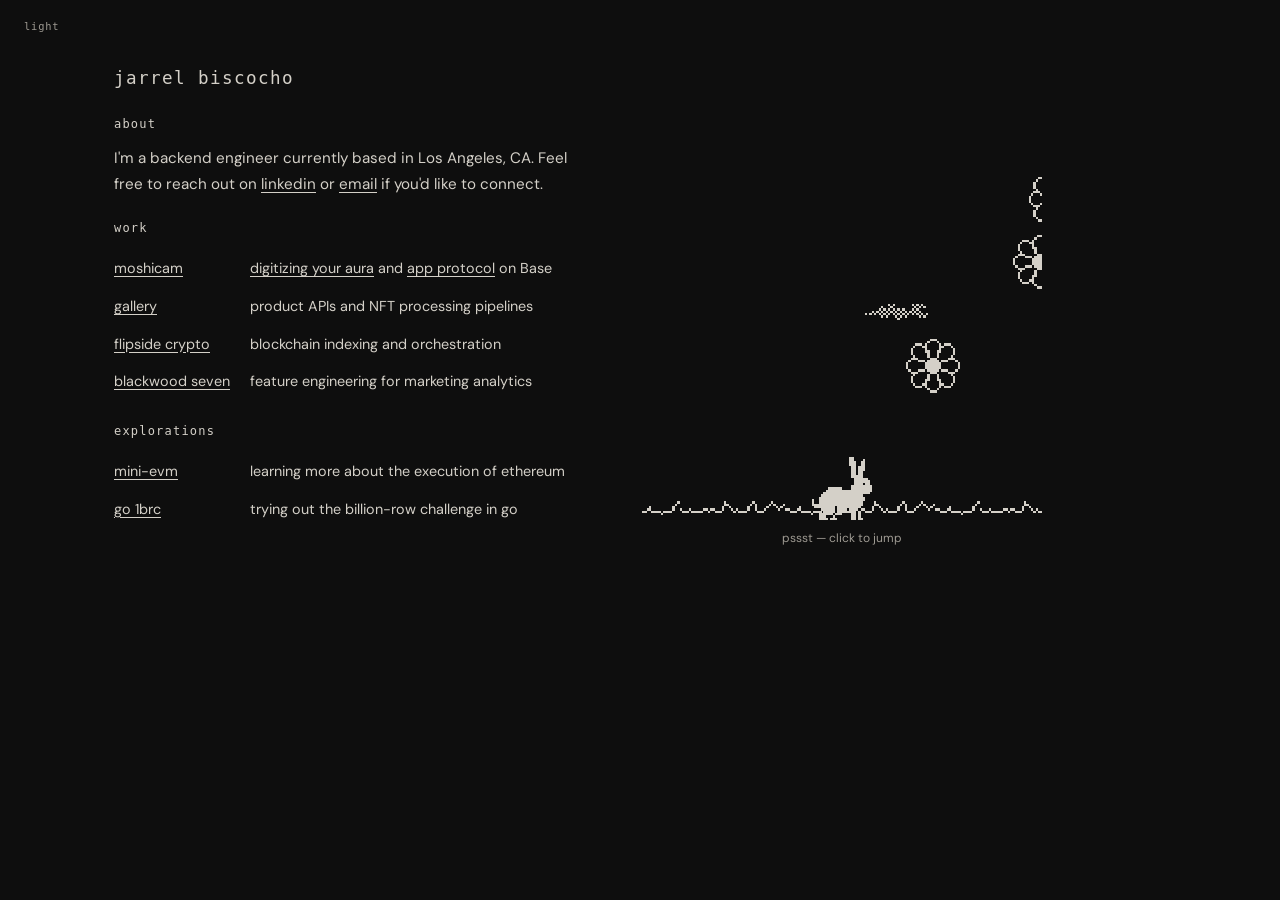
==== commit 58959713: "Add a hint" ====
--- a/index.html
+++ b/index.html
@@ -57,6 +57,7 @@
             <canvas width="512" height="512" id="canvas" role="img" aria-label="Interactive game — move your mouse to guide the character and click to jump.">
                 <noscript>Enable JavaScript to play the interactive game.</noscript>
             </canvas>
+            <p class="canvas-hint">pssst &mdash; click to jump</p>
         </div>
         </div>
     </div>
--- a/static/style.css
+++ b/static/style.css
@@ -122,6 +122,14 @@
     height: auto;
     aspect-ratio: 1;
     image-rendering: pixelated;
+    cursor: pointer;
+}
+
+.canvas-hint {
+    margin: 8px 0 0;
+    font-size: 0.75rem;
+    color: var(--fg-muted);
+    text-align: center;
 }
 
 .theme-toggle {
